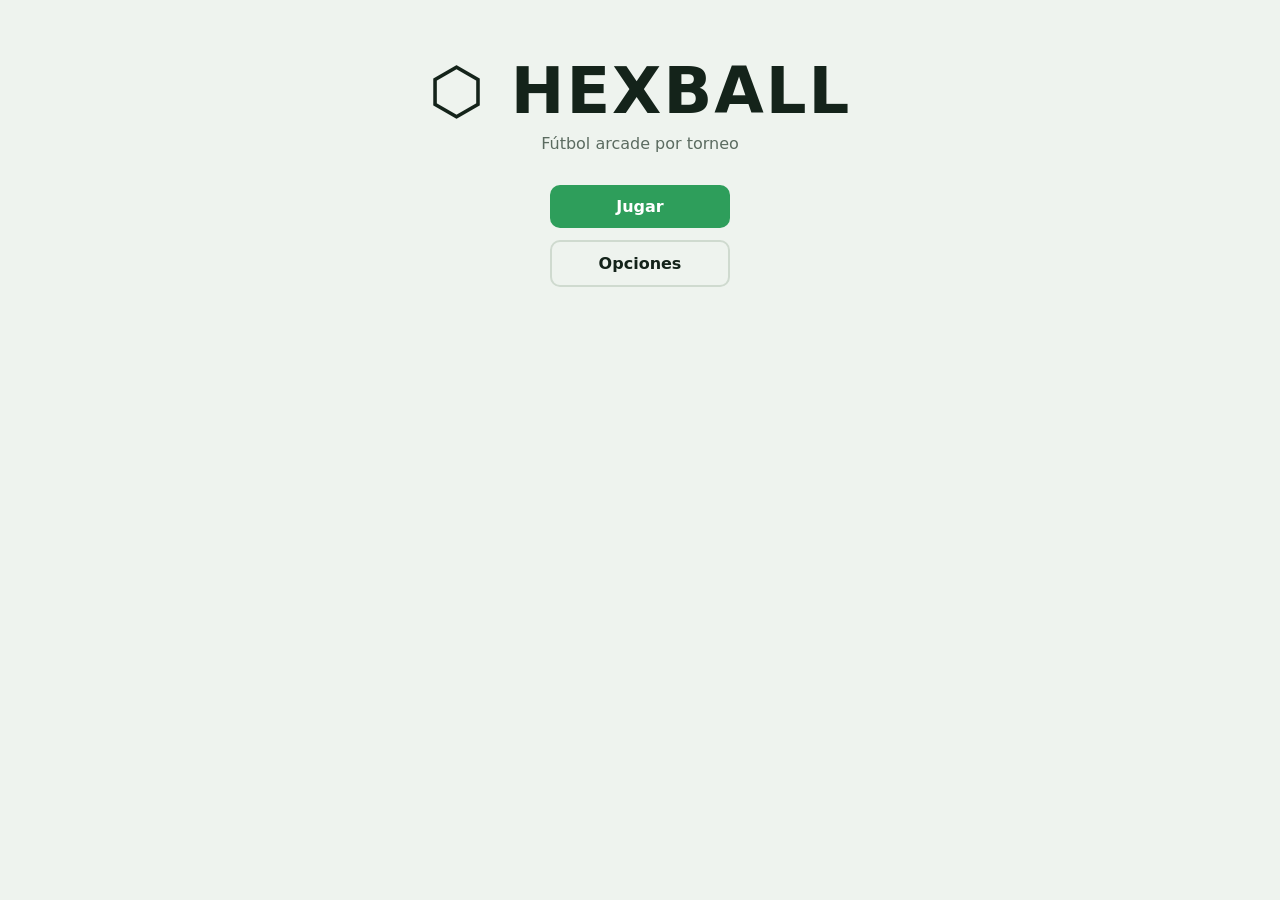
==== index.html @ 7dba1a3e "Add files via upload" ====
<!DOCTYPE html>
<html lang="es">
<head>
<meta charset="utf-8">
<meta name="viewport" content="width=device-width, initial-scale=1, viewport-fit=cover">
<title>Hexball</title>
<link rel="stylesheet" href="style.css">
</head>
<body>
<section id="s-menu" class="screen active">
  <h1>⬡ HEXBALL</h1><div class="sub">Fútbol arcade por torneo</div>
  <button id="b-play">Jugar</button><br><button id="b-opt" class="sec">Opciones</button>
</section>

<section id="s-opt" class="screen">
  <h2>Opciones</h2>
  <div class="card">
    <div class="opt"><span>Sonido</span><input type="checkbox" id="o-snd" checked></div>
    <div class="opt"><span>Duración del partido</span><select id="o-time"><option value="60">1 min</option><option value="90" selected>1:30</option><option value="120">2 min</option><option value="180">3 min</option></select></div>
    <div class="opt"><span>Goles para ganar</span><select id="o-goals"><option>3</option><option selected>5</option><option>7</option><option>10</option></select></div>
    <div class="opt"><span>Jugador derecho controlado por IA</span><input type="checkbox" id="o-ai"></div>
  </div>
  <button class="sec" data-go="s-menu">Volver</button>
</section>

<section id="s-count" class="screen">
  <h2>¿Cuántos jugadores?</h2><div class="sub">El torneo será por eliminatorias 1 contra 1</div>
  <button data-n="2">2 jugadores</button><br><button data-n="4">4 jugadores</button><br><button data-n="8">8 jugadores</button><br>
  <button class="sec" data-go="s-menu">Volver</button>
</section>

<section id="s-names" class="screen">
  <h2>Nombres de los jugadores</h2>
  <div class="card names" id="names"></div>
  <button id="b-start">Empezar torneo</button><br><button class="sec" data-go="s-count">Volver</button>
</section>

<section id="s-bracket" class="screen">
  <h2>Torneo</h2><div class="br" id="br"></div>
  <div class="msg" id="msg"></div>
  <button id="b-next">Jugar siguiente partido</button>
</section>

<section id="s-match" class="screen">
  <div id="hud"><span class="a" id="h-a"></span><span class="sc" id="h-sa">0</span><span id="h-t">0:00</span><span class="sc" id="h-sb">0</span><span class="b" id="h-b"></span></div>
  <div id="wrap"><canvas id="cv" width="900" height="480"></canvas>
    <div id="ov"><div class="champ" id="ov-t"></div><div id="ov-s" style="font-size:28px;margin-bottom:10px"></div><button id="b-cont">Continuar</button></div></div>
  <div class="help">Izquierda (rojo): <b>W A S D</b> + <b>Espacio</b> para chutar · Derecha (azul): <b>Flechas</b> + <b>Enter</b> para chutar</div>
  <button class="sec" id="b-quit" style="min-width:120px;padding:8px 16px">Salir</button>
</section>

<section id="s-end" class="screen">
  <h2>🏆 Torneo terminado</h2>
  <div class="champ" id="champ"></div><div class="msg" id="final"></div>
  <div class="br" id="br2"></div>
  <button id="b-again">Menú principal</button>
</section>

<script src="script.js"></script>
</body>
</html>
---- style.css ----
:root{--bg:#eef3ee;--card:#fff;--tx:#14231a;--mu:#5b6b60;--ac:#2e9e5b;--ac2:#e5483d;--bl:#2f6fe0;--bd:#cfdacf;color-scheme:light;box-sizing:border-box;padding-top:env(safe-area-inset-top,0px);padding-bottom:env(safe-area-inset-bottom,0px)}
@media (prefers-color-scheme:dark){:root:not([data-theme="light"]){--bg:#0f1a14;--card:#182720;--tx:#eaf3ec;--mu:#97aa9d;--bd:#2c4237;color-scheme:dark}}
:root[data-theme="dark"]{--bg:#0f1a14;--card:#182720;--tx:#eaf3ec;--mu:#97aa9d;--bd:#2c4237;color-scheme:dark}
*{box-sizing:border-box}
html,body{margin:0;min-height:100%;background:var(--bg);color:var(--tx);font-family:system-ui,-apple-system,"Segoe UI",Roboto,sans-serif}
.screen{display:none;max-width:940px;margin:0 auto;padding:24px 16px;text-align:center}
.screen.active{display:block}
h1{font-size:clamp(36px,9vw,64px);margin:30px 0 6px;letter-spacing:2px}
h2{margin:8px 0 18px}
.sub{color:var(--mu);margin-bottom:26px}
button{font:inherit;font-weight:600;padding:12px 26px;margin:6px;border:0;border-radius:10px;background:var(--ac);color:#fff;cursor:pointer;min-width:180px}
button:hover{filter:brightness(1.1)}
button.sec{background:transparent;color:var(--tx);border:2px solid var(--bd)}
.card{background:var(--card);border:1px solid var(--bd);border-radius:14px;padding:18px;max-width:480px;margin:0 auto 14px;text-align:left}
.opt{display:flex;justify-content:space-between;align-items:center;padding:10px 0;border-bottom:1px solid var(--bd)}
.opt:last-child{border:0}
select,input[type=text]{font:inherit;padding:8px 10px;border-radius:8px;border:1px solid var(--bd);background:var(--bg);color:var(--tx)}
input[type=checkbox]{width:22px;height:22px;accent-color:var(--ac)}
.names input{width:100%;margin:5px 0}
#hud{display:flex;justify-content:center;align-items:center;gap:14px;font-weight:700;font-size:clamp(14px,3.5vw,22px);margin-bottom:8px;flex-wrap:wrap}
#hud .a{color:var(--ac2)}#hud .b{color:var(--bl)}
#hud .sc{font-size:1.5em;background:var(--card);padding:2px 14px;border-radius:8px;border:1px solid var(--bd)}
#wrap{position:relative}
canvas{width:100%;max-width:900px;height:auto;border-radius:12px;border:3px solid var(--bd);display:block;margin:0 auto}
#ov{position:absolute;inset:0;display:none;align-items:center;justify-content:center;flex-direction:column;background:rgba(0,0,0,.65);border-radius:12px;color:#fff}
#ov.on{display:flex}
.help{color:var(--mu);font-size:13px;margin-top:8px}
.br{display:flex;gap:14px;overflow-x:auto;justify-content:center;padding:8px 0;text-align:left}
.col{display:flex;flex-direction:column;justify-content:space-around;gap:12px;min-width:170px}
.col h4{margin:0;text-align:center;color:var(--mu)}
.match{background:var(--card);border:1px solid var(--bd);border-radius:10px;overflow:hidden}
.row{display:flex;justify-content:space-between;gap:8px;padding:7px 10px;font-size:14px}
.row+.row{border-top:1px solid var(--bd)}
.row.win{background:rgba(46,158,91,.18);font-weight:700}
.row.lose{opacity:.55;text-decoration:line-through}
.msg{margin:10px 0;font-weight:600}
.champ{font-size:clamp(22px,6vw,38px);margin:10px 0}
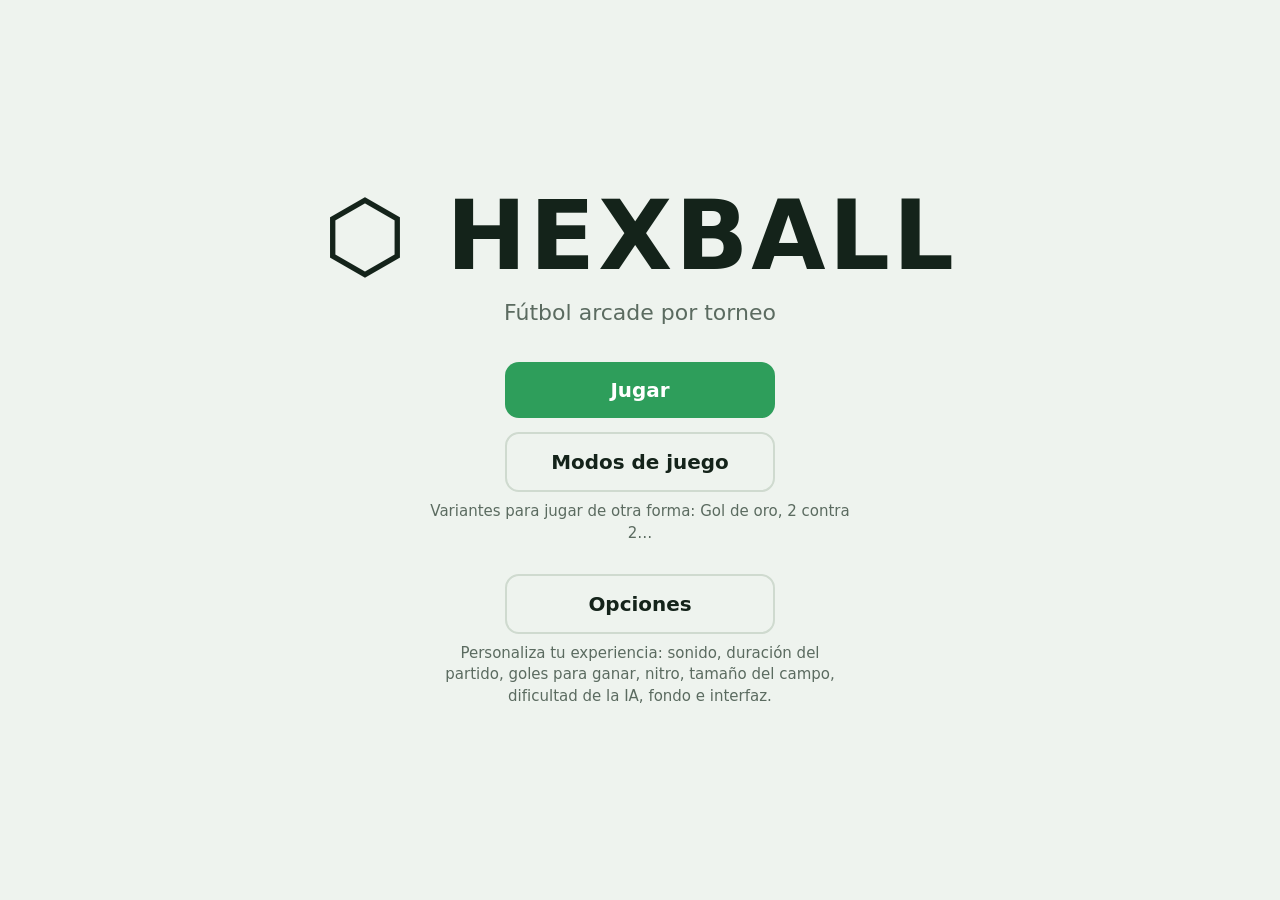
==== commit f4330dc2: "Add files via upload" ====
--- a/index.html
+++ b/index.html
@@ -9,17 +9,39 @@
 <body>
 <section id="s-menu" class="screen active">
   <h1>⬡ HEXBALL</h1><div class="sub">Fútbol arcade por torneo</div>
-  <button id="b-play">Jugar</button><br><button id="b-opt" class="sec">Opciones</button>
+  <button id="b-play">Jugar</button>
+  <button id="b-modes" class="sec">Modos de juego</button>
+  <div class="hint">Variantes para jugar de otra forma: Gol de oro, 2 contra 2…</div>
+  <button id="b-opt" class="sec">Opciones</button>
+  <div class="hint">Personaliza tu experiencia: sonido, duración del partido, goles para ganar, nitro, tamaño del campo, dificultad de la IA, fondo e interfaz.</div>
 </section>
 
 <section id="s-opt" class="screen">
-  <h2>Opciones</h2>
+  <h2>Opciones</h2><div class="sub">Ajusta el partido a tu gusto</div>
   <div class="card">
     <div class="opt"><span>Sonido</span><input type="checkbox" id="o-snd" checked></div>
-    <div class="opt"><span>Duración del partido</span><select id="o-time"><option value="60">1 min</option><option value="90" selected>1:30</option><option value="120">2 min</option><option value="180">3 min</option></select></div>
+    <div class="opt"><span>Duración del partido</span><select id="o-time"><option value="60">1 min</option><option value="180" selected>3 min</option><option value="300">5 min</option></select></div>
     <div class="opt"><span>Goles para ganar</span><select id="o-goals"><option>3</option><option selected>5</option><option>7</option><option>10</option></select></div>
-    <div class="opt"><span>Jugador derecho controlado por IA</span><input type="checkbox" id="o-ai"></div>
+    <div class="opt"><span>Nitro y turbo ⚡</span><input type="checkbox" id="o-stam" checked></div>
+    <div class="opt"><span>Dificultad de la IA</span><select id="o-diff"><option value="easy">Fácil</option><option value="normal" selected>Normal</option><option value="hard">Difícil</option></select></div>
+    <div class="opt"><span>Tamaño del campo</span><select id="o-size"><option value="s">Pequeño</option><option value="m" selected>Mediano</option><option value="l">Grande</option></select></div>
+    <div class="opt"><span>Fondo del campo</span><select id="o-bg"><option value="grass">Césped clásico</option><option value="night">Noche</option><option value="light">Claro</option><option value="ice">Hielo</option><option value="sand">Desierto</option><option value="neon">Neón</option></select></div>
+    <div class="opt"><span>Interfaz</span><select id="o-ui"><option value="auto">Automática</option><option value="light">Clara</option><option value="dark">Oscura</option></select></div>
   </div>
+  <div class="okmsg" id="o-ok"></div>
+  <div class="btns"><button id="b-apply" hidden>Aplicar cambios</button><button class="sec" id="b-optback">Volver</button></div>
+</section>
+
+<div id="dlg"><div class="box">
+  <h3>Tienes cambios sin aplicar</h3>
+  <p>¿Quieres aplicar los cambios antes de salir?</p>
+  <button id="d-yes">Aplicar cambios</button><button class="sec" id="d-no">No aplicar</button>
+</div></div>
+
+<section id="s-modes" class="screen">
+  <h2>Modos de juego</h2><div class="sub">Elige cómo quieres jugar</div>
+  <button class="mode" id="m-gold"><b>⚡ Gol de oro</b><span>Muerte súbita 1 contra 1: sin tiempo ni límite de goles, el primer gol gana el partido.</span></button>
+  <button class="mode" id="m-2v2"><b>🤝 2 contra 2</b><span>Tú y un compañero IA contra dos rivales IA, en un campo un 25 % más grande. Tiempo y goles según Opciones.</span></button>
   <button class="sec" data-go="s-menu">Volver</button>
 </section>
 
@@ -30,27 +52,27 @@
 </section>
 
 <section id="s-names" class="screen">
-  <h2>Nombres de los jugadores</h2>
+  <h2 id="names-t">Jugadores</h2><div class="sub" id="names-s">Edita el nombre o elige que juegue la IA</div>
   <div class="card names" id="names"></div>
-  <button id="b-start">Empezar torneo</button><br><button class="sec" data-go="s-count">Volver</button>
+  <button id="b-start">Empezar torneo</button><br><button class="sec" id="b-names-back">Volver</button>
 </section>
 
 <section id="s-bracket" class="screen">
-  <h2>Torneo</h2><div class="br" id="br"></div>
+  <h2 id="br-t">Torneo</h2><div class="br" id="br"></div>
   <div class="msg" id="msg"></div>
   <button id="b-next">Jugar siguiente partido</button>
 </section>
 
 <section id="s-match" class="screen">
   <div id="hud"><span class="a" id="h-a"></span><span class="sc" id="h-sa">0</span><span id="h-t">0:00</span><span class="sc" id="h-sb">0</span><span class="b" id="h-b"></span></div>
-  <div id="wrap"><canvas id="cv" width="900" height="480"></canvas>
+  <div id="wrap"><canvas id="cv" width="1204" height="748"></canvas>
     <div id="ov"><div class="champ" id="ov-t"></div><div id="ov-s" style="font-size:28px;margin-bottom:10px"></div><button id="b-cont">Continuar</button></div></div>
-  <div class="help">Izquierda (rojo): <b>W A S D</b> + <b>Espacio</b> para chutar · Derecha (azul): <b>Flechas</b> + <b>Enter</b> para chutar</div>
+  <div class="help" id="help">Izquierda (rojo): <b>W A S D</b> + <b>Espacio</b> chutar, <b>Shift izq.</b> turbo · Derecha (azul): <b>Flechas</b> + <b>Enter</b> chutar, <b>Shift der.</b> turbo</div>
   <button class="sec" id="b-quit" style="min-width:120px;padding:8px 16px">Salir</button>
 </section>
 
 <section id="s-end" class="screen">
-  <h2>🏆 Torneo terminado</h2>
+  <h2 id="end-t">🏆 Torneo terminado</h2>
   <div class="champ" id="champ"></div><div class="msg" id="final"></div>
   <div class="br" id="br2"></div>
   <button id="b-again">Menú principal</button>
--- a/style.css
+++ b/style.css
@@ -5,23 +5,39 @@
 html,body{margin:0;min-height:100%;background:var(--bg);color:var(--tx);font-family:system-ui,-apple-system,"Segoe UI",Roboto,sans-serif}
 .screen{display:none;max-width:940px;margin:0 auto;padding:24px 16px;text-align:center}
 .screen.active{display:block}
-h1{font-size:clamp(36px,9vw,64px);margin:30px 0 6px;letter-spacing:2px}
-h2{margin:8px 0 18px}
-.sub{color:var(--mu);margin-bottom:26px}
-button{font:inherit;font-weight:600;padding:12px 26px;margin:6px;border:0;border-radius:10px;background:var(--ac);color:#fff;cursor:pointer;min-width:180px}
+/* pantallas de menú: grandes y centradas en vertical y horizontal */
+.screen.active:not(#s-match){display:flex;flex-direction:column;align-items:center;justify-content:center;min-height:100vh;min-height:100dvh;font-size:19px}
+.screen>*{max-width:100%}
+[hidden]{display:none!important}
+h1{font-size:clamp(46px,12vw,96px);margin:10px 0 8px;letter-spacing:3px}
+h2{font-size:clamp(30px,6vw,44px);margin:8px 0 14px}
+.sub{color:var(--mu);margin-bottom:30px;font-size:clamp(17px,2.6vw,22px)}
+.hint{color:var(--mu);font-size:15px;line-height:1.45;max-width:420px;margin:2px auto 22px}
+.btns{display:flex;flex-wrap:wrap;justify-content:center}
+.okmsg{color:var(--ac);font-weight:700;min-height:1.3em;margin:0}
+button{font:inherit;font-size:1.05em;font-weight:600;padding:16px 38px;margin:7px;border:0;border-radius:14px;background:var(--ac);color:#fff;cursor:pointer;min-width:270px}
 button:hover{filter:brightness(1.1)}
 button.sec{background:transparent;color:var(--tx);border:2px solid var(--bd)}
-.card{background:var(--card);border:1px solid var(--bd);border-radius:14px;padding:18px;max-width:480px;margin:0 auto 14px;text-align:left}
-.opt{display:flex;justify-content:space-between;align-items:center;padding:10px 0;border-bottom:1px solid var(--bd)}
+.card{background:var(--card);border:1px solid var(--bd);border-radius:18px;padding:14px 26px;width:100%;max-width:640px;margin:0 auto 14px;text-align:left}
+.opt{display:flex;justify-content:space-between;align-items:center;gap:14px;padding:10px 0;border-bottom:1px solid var(--bd)}
 .opt:last-child{border:0}
-select,input[type=text]{font:inherit;padding:8px 10px;border-radius:8px;border:1px solid var(--bd);background:var(--bg);color:var(--tx)}
-input[type=checkbox]{width:22px;height:22px;accent-color:var(--ac)}
-.names input{width:100%;margin:5px 0}
+select,input[type=text]{font:inherit;padding:10px 12px;border-radius:10px;border:1px solid var(--bd);background:var(--bg);color:var(--tx)}
+input[type=checkbox]{width:26px;height:26px;accent-color:var(--ac)}
+.names{display:flex;flex-direction:column;gap:12px}
+.pl{display:flex;gap:10px;align-items:center}.pl input{flex:1;min-width:0}.pl input:disabled{opacity:.6}
+.seg{display:flex;border:2px solid var(--bd);border-radius:12px;overflow:hidden;flex:none}
+.seg button{margin:0;min-width:0;padding:10px 14px;border-radius:0;background:transparent;color:var(--tx);font-size:.9em}
+.seg button.on{background:var(--ac);color:#fff}
+#dlg{position:fixed;inset:0;display:none;align-items:center;justify-content:center;background:rgba(0,0,0,.6);z-index:50;padding:16px}
+#dlg.on{display:flex}
+#dlg .box{background:var(--card);border:1px solid var(--bd);border-radius:18px;padding:28px 30px;max-width:460px;width:100%;text-align:center}
+#dlg h3{margin:0 0 8px;font-size:26px}#dlg p{margin:0 0 18px;color:var(--mu);font-size:18px}
 #hud{display:flex;justify-content:center;align-items:center;gap:14px;font-weight:700;font-size:clamp(14px,3.5vw,22px);margin-bottom:8px;flex-wrap:wrap}
 #hud .a{color:var(--ac2)}#hud .b{color:var(--bl)}
 #hud .sc{font-size:1.5em;background:var(--card);padding:2px 14px;border-radius:8px;border:1px solid var(--bd)}
 #wrap{position:relative}
-canvas{width:100%;max-width:900px;height:auto;border-radius:12px;border:3px solid var(--bd);display:block;margin:0 auto}
+#s-match{max-width:1500px}
+canvas{--ar:1.61;width:min(100%,calc((100vh - 200px)*var(--ar)));max-width:1400px;height:auto;aspect-ratio:var(--ar);border-radius:12px;border:3px solid var(--bd);display:block;margin:0 auto}
 #ov{position:absolute;inset:0;display:none;align-items:center;justify-content:center;flex-direction:column;background:rgba(0,0,0,.65);border-radius:12px;color:#fff}
 #ov.on{display:flex}
 .help{color:var(--mu);font-size:13px;margin-top:8px}
@@ -35,3 +51,15 @@
 .row.lose{opacity:.55;text-decoration:line-through}
 .msg{margin:10px 0;font-weight:600}
 .champ{font-size:clamp(22px,6vw,38px);margin:10px 0}
+
+@media (max-width:600px){.screen{padding:12px 8px}button{min-width:200px;padding:14px 24px}.card{padding:14px 16px}.opt{font-size:16px}.seg button{padding:9px 9px}.pl{flex-wrap:wrap}.pl input{flex-basis:100%}}
+#s-opt{padding-top:10px;padding-bottom:10px}
+#s-opt h2{margin:0 0 4px}#s-opt .sub{margin-bottom:14px}
+#s-opt .opt{padding:7px 0}#s-opt button{padding:12px 30px;margin:4px 7px}
+#s-opt .card{margin-bottom:6px}
+
+.screen br{display:none}
+.mode{background:var(--card);color:var(--tx);border:2px solid var(--bd);width:100%;max-width:520px;text-align:left;padding:20px 26px;margin-bottom:14px}
+.mode b{display:block;font-size:1.25em}
+.mode span{display:block;font-weight:400;color:var(--mu);font-size:.85em;margin-top:6px;line-height:1.4}
+.mode:hover{border-color:var(--ac);filter:none}
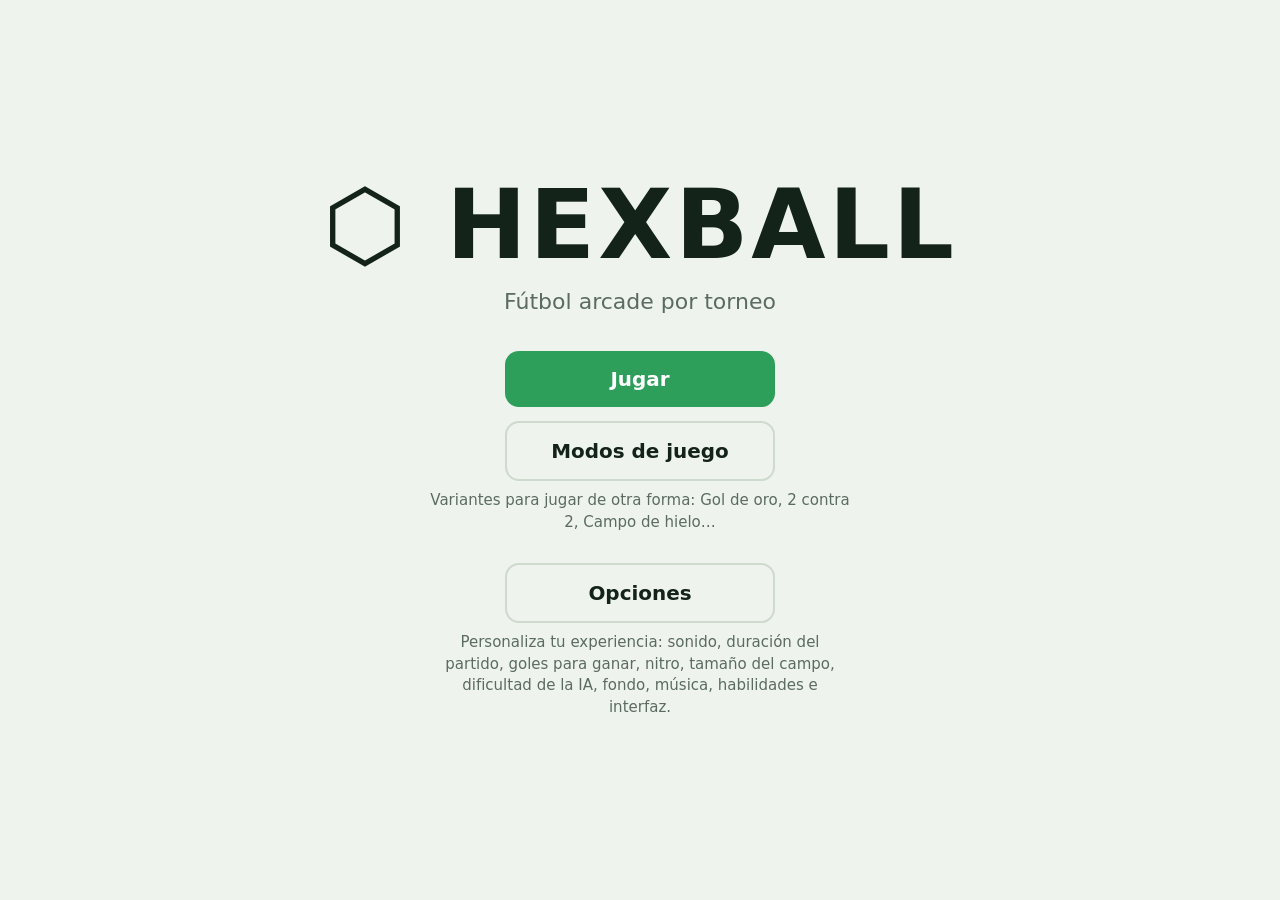
==== commit 422455cb: "Add files via upload" ====
--- a/index.html
+++ b/index.html
@@ -11,15 +11,17 @@
   <h1>⬡ HEXBALL</h1><div class="sub">Fútbol arcade por torneo</div>
   <button id="b-play">Jugar</button>
   <button id="b-modes" class="sec">Modos de juego</button>
-  <div class="hint">Variantes para jugar de otra forma: Gol de oro, 2 contra 2…</div>
+  <div class="hint">Variantes para jugar de otra forma: Gol de oro, 2 contra 2, Campo de hielo…</div>
   <button id="b-opt" class="sec">Opciones</button>
-  <div class="hint">Personaliza tu experiencia: sonido, duración del partido, goles para ganar, nitro, tamaño del campo, dificultad de la IA, fondo e interfaz.</div>
+  <div class="hint">Personaliza tu experiencia: sonido, duración del partido, goles para ganar, nitro, tamaño del campo, dificultad de la IA, fondo, música, habilidades e interfaz.</div>
 </section>
 
 <section id="s-opt" class="screen">
   <h2>Opciones</h2><div class="sub">Ajusta el partido a tu gusto</div>
   <div class="card">
     <div class="opt"><span>Sonido</span><input type="checkbox" id="o-snd" checked></div>
+    <div class="opt"><span>Música de fondo</span><input type="checkbox" id="o-mus" checked></div>
+    <div class="opt"><span>Habilidades aleatorias ✨</span><input type="checkbox" id="o-pu" checked></div>
     <div class="opt"><span>Duración del partido</span><select id="o-time"><option value="60">1 min</option><option value="180" selected>3 min</option><option value="300">5 min</option></select></div>
     <div class="opt"><span>Goles para ganar</span><select id="o-goals"><option>3</option><option selected>5</option><option>7</option><option>10</option></select></div>
     <div class="opt"><span>Nitro y turbo ⚡</span><input type="checkbox" id="o-stam" checked></div>
@@ -42,6 +44,7 @@
   <h2>Modos de juego</h2><div class="sub">Elige cómo quieres jugar</div>
   <button class="mode" id="m-gold"><b>⚡ Gol de oro</b><span>Muerte súbita 1 contra 1: sin tiempo ni límite de goles, el primer gol gana el partido.</span></button>
   <button class="mode" id="m-2v2"><b>🤝 2 contra 2</b><span>Tú y un compañero IA contra dos rivales IA, en un campo un 25 % más grande. Tiempo y goles según Opciones.</span></button>
+  <button class="mode" id="m-ice"><b>🧊 Campo de hielo</b><span>Pista helada: el balón se desliza mucho más y los jugadores patinan, así que hay menos control. Tiempo y goles según Opciones.</span></button>
   <button class="sec" data-go="s-menu">Volver</button>
 </section>
 
--- a/style.css
+++ b/style.css
@@ -37,7 +37,7 @@
 #hud .sc{font-size:1.5em;background:var(--card);padding:2px 14px;border-radius:8px;border:1px solid var(--bd)}
 #wrap{position:relative}
 #s-match{max-width:1500px}
-canvas{--ar:1.61;width:min(100%,calc((100vh - 200px)*var(--ar)));max-width:1400px;height:auto;aspect-ratio:var(--ar);border-radius:12px;border:3px solid var(--bd);display:block;margin:0 auto}
+canvas{--ar:1.61;width:min(100%,calc((100vh - 270px)*var(--ar)));max-width:1400px;height:auto;aspect-ratio:var(--ar);border-radius:12px;border:3px solid var(--bd);display:block;margin:0 auto}
 #ov{position:absolute;inset:0;display:none;align-items:center;justify-content:center;flex-direction:column;background:rgba(0,0,0,.65);border-radius:12px;color:#fff}
 #ov.on{display:flex}
 .help{color:var(--mu);font-size:13px;margin-top:8px}
@@ -63,3 +63,15 @@
 .mode b{display:block;font-size:1.25em}
 .mode span{display:block;font-weight:400;color:var(--mu);font-size:.85em;margin-top:6px;line-height:1.4}
 .mode:hover{border-color:var(--ac);filter:none}
+
+/* controles gráficos */
+.help{display:flex;flex-wrap:wrap;justify-content:center;align-items:center;gap:10px 18px;color:var(--tx);font-size:13px;margin-top:10px}
+.kg{display:flex;align-items:center;gap:14px;background:var(--card);border:2px solid var(--c);border-radius:14px;padding:8px 14px}
+.kg .who{color:var(--c);font-size:14px}
+.kg .pad{display:grid;grid-template-columns:repeat(3,30px);grid-auto-rows:30px;gap:3px}
+.kg i{display:block}
+.kg .ex{display:grid;grid-template-columns:auto auto;gap:4px 8px;align-items:center;text-align:left}
+.kg .ex span{color:var(--mu);font-size:12px}
+kbd{display:inline-flex;align-items:center;justify-content:center;min-width:30px;height:30px;padding:0 6px;border-radius:7px;background:var(--bg);border:2px solid var(--bd);border-bottom-width:4px;font:700 13px system-ui;color:var(--tx)}
+kbd.wide{min-width:84px}
+.lg{flex-basis:100%;color:var(--mu);font-size:12px}
